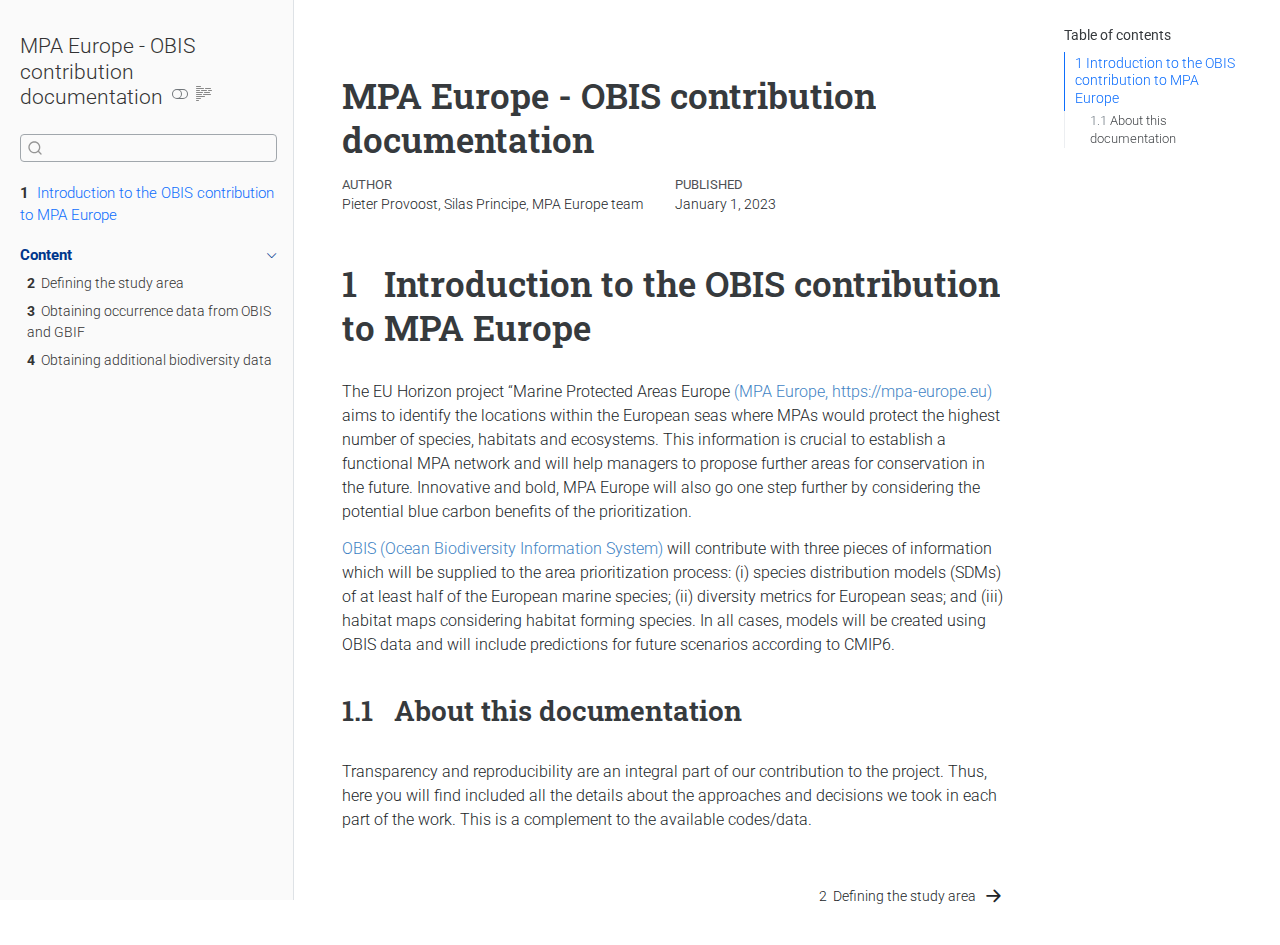
==== docs/index.html @ a15d6fa7 "New docs" ====
<!DOCTYPE html>
<html xmlns="http://www.w3.org/1999/xhtml" lang="en" xml:lang="en"><head>

<meta charset="utf-8">
<meta name="generator" content="quarto-1.3.353">

<meta name="viewport" content="width=device-width, initial-scale=1.0, user-scalable=yes">

<meta name="author" content="Pieter Provoost, Silas Principe, MPA Europe team">
<meta name="dcterms.date" content="2023-01-01">

<title>MPA Europe - OBIS contribution documentation</title>
<style>
code{white-space: pre-wrap;}
span.smallcaps{font-variant: small-caps;}
div.columns{display: flex; gap: min(4vw, 1.5em);}
div.column{flex: auto; overflow-x: auto;}
div.hanging-indent{margin-left: 1.5em; text-indent: -1.5em;}
ul.task-list{list-style: none;}
ul.task-list li input[type="checkbox"] {
  width: 0.8em;
  margin: 0 0.8em 0.2em -1em; /* quarto-specific, see https://github.com/quarto-dev/quarto-cli/issues/4556 */ 
  vertical-align: middle;
}
</style>


<script src="site_libs/quarto-nav/quarto-nav.js"></script>
<script src="site_libs/quarto-nav/headroom.min.js"></script>
<script src="site_libs/clipboard/clipboard.min.js"></script>
<script src="site_libs/quarto-search/autocomplete.umd.js"></script>
<script src="site_libs/quarto-search/fuse.min.js"></script>
<script src="site_libs/quarto-search/quarto-search.js"></script>
<meta name="quarto:offset" content="./">
<link href="./studyarea.html" rel="next">
<script src="site_libs/quarto-html/quarto.js"></script>
<script src="site_libs/quarto-html/popper.min.js"></script>
<script src="site_libs/quarto-html/tippy.umd.min.js"></script>
<script src="site_libs/quarto-html/anchor.min.js"></script>
<link href="site_libs/quarto-html/tippy.css" rel="stylesheet">
<link href="site_libs/quarto-html/quarto-syntax-highlighting.css" rel="stylesheet" class="quarto-color-scheme" id="quarto-text-highlighting-styles">
<link href="site_libs/quarto-html/quarto-syntax-highlighting-dark.css" rel="prefetch" class="quarto-color-scheme quarto-color-alternate" id="quarto-text-highlighting-styles">
<script src="site_libs/bootstrap/bootstrap.min.js"></script>
<link href="site_libs/bootstrap/bootstrap-icons.css" rel="stylesheet">
<link href="site_libs/bootstrap/bootstrap.min.css" rel="stylesheet" class="quarto-color-scheme" id="quarto-bootstrap" data-mode="light">
<link href="site_libs/bootstrap/bootstrap-dark.min.css" rel="prefetch" class="quarto-color-scheme quarto-color-alternate" id="quarto-bootstrap" data-mode="dark">
<link href="site_libs/quarto-contrib/bookup_fonts_embed-0.0/fonts-download.css" rel="stylesheet">
<script id="quarto-search-options" type="application/json">{
  "location": "sidebar",
  "copy-button": false,
  "collapse-after": 3,
  "panel-placement": "start",
  "type": "textbox",
  "limit": 20,
  "language": {
    "search-no-results-text": "No results",
    "search-matching-documents-text": "matching documents",
    "search-copy-link-title": "Copy link to search",
    "search-hide-matches-text": "Hide additional matches",
    "search-more-match-text": "more match in this document",
    "search-more-matches-text": "more matches in this document",
    "search-clear-button-title": "Clear",
    "search-detached-cancel-button-title": "Cancel",
    "search-submit-button-title": "Submit"
  }
}</script>


</head>

<body class="nav-sidebar docked">

<div id="quarto-search-results"></div>
  <header id="quarto-header" class="headroom fixed-top">
  <nav class="quarto-secondary-nav">
    <div class="container-fluid d-flex">
      <button type="button" class="quarto-btn-toggle btn" data-bs-toggle="collapse" data-bs-target="#quarto-sidebar,#quarto-sidebar-glass" aria-controls="quarto-sidebar" aria-expanded="false" aria-label="Toggle sidebar navigation" onclick="if (window.quartoToggleHeadroom) { window.quartoToggleHeadroom(); }">
        <i class="bi bi-layout-text-sidebar-reverse"></i>
      </button>
      <nav class="quarto-page-breadcrumbs" aria-label="breadcrumb"><ol class="breadcrumb"><li class="breadcrumb-item"><a href="./index.html"><span class="chapter-number">1</span>&nbsp; <span class="chapter-title">Introduction to the OBIS contribution to MPA Europe</span></a></li></ol></nav>
      <a class="flex-grow-1" role="button" data-bs-toggle="collapse" data-bs-target="#quarto-sidebar,#quarto-sidebar-glass" aria-controls="quarto-sidebar" aria-expanded="false" aria-label="Toggle sidebar navigation" onclick="if (window.quartoToggleHeadroom) { window.quartoToggleHeadroom(); }">      
      </a>
      <button type="button" class="btn quarto-search-button" aria-label="Search" onclick="window.quartoOpenSearch();">
        <i class="bi bi-search"></i>
      </button>
    </div>
  </nav>
</header>
<!-- content -->
<div id="quarto-content" class="quarto-container page-columns page-rows-contents page-layout-article">
<!-- sidebar -->
  <nav id="quarto-sidebar" class="sidebar collapse collapse-horizontal sidebar-navigation docked overflow-auto">
    <div class="pt-lg-2 mt-2 text-left sidebar-header">
    <div class="sidebar-title mb-0 py-0">
      <a href="./">MPA Europe - OBIS contribution documentation</a> 
        <div class="sidebar-tools-main">
  <a href="" class="quarto-color-scheme-toggle quarto-navigation-tool  px-1" onclick="window.quartoToggleColorScheme(); return false;" title="Toggle dark mode"><i class="bi"></i></a>
  <a href="" class="quarto-reader-toggle quarto-navigation-tool px-1" onclick="window.quartoToggleReader(); return false;" title="Toggle reader mode">
  <div class="quarto-reader-toggle-btn">
  <i class="bi"></i>
  </div>
</a>
</div>
    </div>
      </div>
        <div class="mt-2 flex-shrink-0 align-items-center">
        <div class="sidebar-search">
        <div id="quarto-search" class="" title="Search"></div>
        </div>
        </div>
    <div class="sidebar-menu-container"> 
    <ul class="list-unstyled mt-1">
        <li class="sidebar-item">
  <div class="sidebar-item-container"> 
  <a href="./index.html" class="sidebar-item-text sidebar-link active">
 <span class="menu-text"><span class="chapter-number">1</span>&nbsp; <span class="chapter-title">Introduction to the OBIS contribution to MPA Europe</span></span></a>
  </div>
</li>
        <li class="sidebar-item sidebar-item-section">
      <div class="sidebar-item-container"> 
            <a class="sidebar-item-text sidebar-link text-start" data-bs-toggle="collapse" data-bs-target="#quarto-sidebar-section-1" aria-expanded="true">
 <span class="menu-text">Content</span></a>
          <a class="sidebar-item-toggle text-start" data-bs-toggle="collapse" data-bs-target="#quarto-sidebar-section-1" aria-expanded="true" aria-label="Toggle section">
            <i class="bi bi-chevron-right ms-2"></i>
          </a> 
      </div>
      <ul id="quarto-sidebar-section-1" class="collapse list-unstyled sidebar-section depth1 show">  
          <li class="sidebar-item">
  <div class="sidebar-item-container"> 
  <a href="./studyarea.html" class="sidebar-item-text sidebar-link">
 <span class="menu-text"><span class="chapter-number">2</span>&nbsp; <span class="chapter-title">Defining the study area</span></span></a>
  </div>
</li>
          <li class="sidebar-item">
  <div class="sidebar-item-container"> 
  <a href="./datadownload.html" class="sidebar-item-text sidebar-link">
 <span class="menu-text"><span class="chapter-number">3</span>&nbsp; <span class="chapter-title">Obtaining occurrence data from OBIS and GBIF</span></span></a>
  </div>
</li>
          <li class="sidebar-item">
  <div class="sidebar-item-container"> 
  <a href="./datamining.html" class="sidebar-item-text sidebar-link">
 <span class="menu-text"><span class="chapter-number">4</span>&nbsp; <span class="chapter-title">Obtaining additional biodiversity data</span></span></a>
  </div>
</li>
      </ul>
  </li>
    </ul>
    </div>
</nav>
<div id="quarto-sidebar-glass" data-bs-toggle="collapse" data-bs-target="#quarto-sidebar,#quarto-sidebar-glass"></div>
<!-- margin-sidebar -->
    <div id="quarto-margin-sidebar" class="sidebar margin-sidebar">
        <nav id="TOC" role="doc-toc" class="toc-active">
    <h2 id="toc-title">Table of contents</h2>
   
  <ul>
  <li><a href="#introduction-to-the-obis-contribution-to-mpa-europe" id="toc-introduction-to-the-obis-contribution-to-mpa-europe" class="nav-link active" data-scroll-target="#introduction-to-the-obis-contribution-to-mpa-europe"><span class="header-section-number">1</span> Introduction to the OBIS contribution to MPA Europe</a>
  <ul class="collapse">
  <li><a href="#about-this-documentation" id="toc-about-this-documentation" class="nav-link" data-scroll-target="#about-this-documentation"><span class="header-section-number">1.1</span> About this documentation</a></li>
  </ul></li>
  </ul>
</nav>
    </div>
<!-- main -->
<main class="content" id="quarto-document-content">

<header id="title-block-header" class="quarto-title-block default">
<div class="quarto-title">
<h1 class="title">MPA Europe - OBIS contribution documentation</h1>
</div>



<div class="quarto-title-meta">

    <div>
    <div class="quarto-title-meta-heading">Author</div>
    <div class="quarto-title-meta-contents">
             <p>Pieter Provoost, Silas Principe, MPA Europe team </p>
          </div>
  </div>
    
    <div>
    <div class="quarto-title-meta-heading">Published</div>
    <div class="quarto-title-meta-contents">
      <p class="date">January 1, 2023</p>
    </div>
  </div>
  
    
  </div>
  

</header>

<section id="introduction-to-the-obis-contribution-to-mpa-europe" class="level1" data-number="1">
<h1 data-number="1"><span class="header-section-number">1</span> Introduction to the OBIS contribution to MPA Europe</h1>
<p>The EU Horizon project “Marine Protected Areas Europe <a href="https://mpa-europe.eu">(MPA Europe, https://mpa-europe.eu)</a> aims to identify the locations within the European seas where MPAs would protect the highest number of species, habitats and ecosystems. This information is crucial to establish a functional MPA network and will help managers to propose further areas for conservation in the future. Innovative and bold, MPA Europe will also go one step further by considering the potential blue carbon benefits of the prioritization.</p>
<p><a href="https://obis.org/">OBIS (Ocean Biodiversity Information System)</a> will contribute with three pieces of information which will be supplied to the area prioritization process: (i) species distribution models (SDMs) of at least half of the European marine species; (ii) diversity metrics for European seas; and (iii) habitat maps considering habitat forming species. In all cases, models will be created using OBIS data and will include predictions for future scenarios according to CMIP6.</p>
<section id="about-this-documentation" class="level2" data-number="1.1">
<h2 data-number="1.1" class="anchored" data-anchor-id="about-this-documentation"><span class="header-section-number">1.1</span> About this documentation</h2>
<p>Transparency and reproducibility are an integral part of our contribution to the project. Thus, here you will find included all the details about the approaches and decisions we took in each part of the work. This is a complement to the available codes/data.</p>


</section>
</section>

</main> <!-- /main -->
<script id="quarto-html-after-body" type="application/javascript">
window.document.addEventListener("DOMContentLoaded", function (event) {
  const toggleBodyColorMode = (bsSheetEl) => {
    const mode = bsSheetEl.getAttribute("data-mode");
    const bodyEl = window.document.querySelector("body");
    if (mode === "dark") {
      bodyEl.classList.add("quarto-dark");
      bodyEl.classList.remove("quarto-light");
    } else {
      bodyEl.classList.add("quarto-light");
      bodyEl.classList.remove("quarto-dark");
    }
  }
  const toggleBodyColorPrimary = () => {
    const bsSheetEl = window.document.querySelector("link#quarto-bootstrap");
    if (bsSheetEl) {
      toggleBodyColorMode(bsSheetEl);
    }
  }
  toggleBodyColorPrimary();  
  const disableStylesheet = (stylesheets) => {
    for (let i=0; i < stylesheets.length; i++) {
      const stylesheet = stylesheets[i];
      stylesheet.rel = 'prefetch';
    }
  }
  const enableStylesheet = (stylesheets) => {
    for (let i=0; i < stylesheets.length; i++) {
      const stylesheet = stylesheets[i];
      stylesheet.rel = 'stylesheet';
    }
  }
  const manageTransitions = (selector, allowTransitions) => {
    const els = window.document.querySelectorAll(selector);
    for (let i=0; i < els.length; i++) {
      const el = els[i];
      if (allowTransitions) {
        el.classList.remove('notransition');
      } else {
        el.classList.add('notransition');
      }
    }
  }
  const toggleColorMode = (alternate) => {
    // Switch the stylesheets
    const alternateStylesheets = window.document.querySelectorAll('link.quarto-color-scheme.quarto-color-alternate');
    manageTransitions('#quarto-margin-sidebar .nav-link', false);
    if (alternate) {
      enableStylesheet(alternateStylesheets);
      for (const sheetNode of alternateStylesheets) {
        if (sheetNode.id === "quarto-bootstrap") {
          toggleBodyColorMode(sheetNode);
        }
      }
    } else {
      disableStylesheet(alternateStylesheets);
      toggleBodyColorPrimary();
    }
    manageTransitions('#quarto-margin-sidebar .nav-link', true);
    // Switch the toggles
    const toggles = window.document.querySelectorAll('.quarto-color-scheme-toggle');
    for (let i=0; i < toggles.length; i++) {
      const toggle = toggles[i];
      if (toggle) {
        if (alternate) {
          toggle.classList.add("alternate");     
        } else {
          toggle.classList.remove("alternate");
        }
      }
    }
    // Hack to workaround the fact that safari doesn't
    // properly recolor the scrollbar when toggling (#1455)
    if (navigator.userAgent.indexOf('Safari') > 0 && navigator.userAgent.indexOf('Chrome') == -1) {
      manageTransitions("body", false);
      window.scrollTo(0, 1);
      setTimeout(() => {
        window.scrollTo(0, 0);
        manageTransitions("body", true);
      }, 40);  
    }
  }
  const isFileUrl = () => { 
    return window.location.protocol === 'file:';
  }
  const hasAlternateSentinel = () => {  
    let styleSentinel = getColorSchemeSentinel();
    if (styleSentinel !== null) {
      return styleSentinel === "alternate";
    } else {
      return false;
    }
  }
  const setStyleSentinel = (alternate) => {
    const value = alternate ? "alternate" : "default";
    if (!isFileUrl()) {
      window.localStorage.setItem("quarto-color-scheme", value);
    } else {
      localAlternateSentinel = value;
    }
  }
  const getColorSchemeSentinel = () => {
    if (!isFileUrl()) {
      const storageValue = window.localStorage.getItem("quarto-color-scheme");
      return storageValue != null ? storageValue : localAlternateSentinel;
    } else {
      return localAlternateSentinel;
    }
  }
  let localAlternateSentinel = 'default';
  // Dark / light mode switch
  window.quartoToggleColorScheme = () => {
    // Read the current dark / light value 
    let toAlternate = !hasAlternateSentinel();
    toggleColorMode(toAlternate);
    setStyleSentinel(toAlternate);
  };
  // Ensure there is a toggle, if there isn't float one in the top right
  if (window.document.querySelector('.quarto-color-scheme-toggle') === null) {
    const a = window.document.createElement('a');
    a.classList.add('top-right');
    a.classList.add('quarto-color-scheme-toggle');
    a.href = "";
    a.onclick = function() { try { window.quartoToggleColorScheme(); } catch {} return false; };
    const i = window.document.createElement("i");
    i.classList.add('bi');
    a.appendChild(i);
    window.document.body.appendChild(a);
  }
  // Switch to dark mode if need be
  if (hasAlternateSentinel()) {
    toggleColorMode(true);
  } else {
    toggleColorMode(false);
  }
  const icon = "";
  const anchorJS = new window.AnchorJS();
  anchorJS.options = {
    placement: 'right',
    icon: icon
  };
  anchorJS.add('.anchored');
  const isCodeAnnotation = (el) => {
    for (const clz of el.classList) {
      if (clz.startsWith('code-annotation-')) {                     
        return true;
      }
    }
    return false;
  }
  const clipboard = new window.ClipboardJS('.code-copy-button', {
    text: function(trigger) {
      const codeEl = trigger.previousElementSibling.cloneNode(true);
      for (const childEl of codeEl.children) {
        if (isCodeAnnotation(childEl)) {
          childEl.remove();
        }
      }
      return codeEl.innerText;
    }
  });
  clipboard.on('success', function(e) {
    // button target
    const button = e.trigger;
    // don't keep focus
    button.blur();
    // flash "checked"
    button.classList.add('code-copy-button-checked');
    var currentTitle = button.getAttribute("title");
    button.setAttribute("title", "Copied!");
    let tooltip;
    if (window.bootstrap) {
      button.setAttribute("data-bs-toggle", "tooltip");
      button.setAttribute("data-bs-placement", "left");
      button.setAttribute("data-bs-title", "Copied!");
      tooltip = new bootstrap.Tooltip(button, 
        { trigger: "manual", 
          customClass: "code-copy-button-tooltip",
          offset: [0, -8]});
      tooltip.show();    
    }
    setTimeout(function() {
      if (tooltip) {
        tooltip.hide();
        button.removeAttribute("data-bs-title");
        button.removeAttribute("data-bs-toggle");
        button.removeAttribute("data-bs-placement");
      }
      button.setAttribute("title", currentTitle);
      button.classList.remove('code-copy-button-checked');
    }, 1000);
    // clear code selection
    e.clearSelection();
  });
  function tippyHover(el, contentFn) {
    const config = {
      allowHTML: true,
      content: contentFn,
      maxWidth: 500,
      delay: 100,
      arrow: false,
      appendTo: function(el) {
          return el.parentElement;
      },
      interactive: true,
      interactiveBorder: 10,
      theme: 'quarto',
      placement: 'bottom-start'
    };
    window.tippy(el, config); 
  }
  const noterefs = window.document.querySelectorAll('a[role="doc-noteref"]');
  for (var i=0; i<noterefs.length; i++) {
    const ref = noterefs[i];
    tippyHover(ref, function() {
      // use id or data attribute instead here
      let href = ref.getAttribute('data-footnote-href') || ref.getAttribute('href');
      try { href = new URL(href).hash; } catch {}
      const id = href.replace(/^#\/?/, "");
      const note = window.document.getElementById(id);
      return note.innerHTML;
    });
  }
      let selectedAnnoteEl;
      const selectorForAnnotation = ( cell, annotation) => {
        let cellAttr = 'data-code-cell="' + cell + '"';
        let lineAttr = 'data-code-annotation="' +  annotation + '"';
        const selector = 'span[' + cellAttr + '][' + lineAttr + ']';
        return selector;
      }
      const selectCodeLines = (annoteEl) => {
        const doc = window.document;
        const targetCell = annoteEl.getAttribute("data-target-cell");
        const targetAnnotation = annoteEl.getAttribute("data-target-annotation");
        const annoteSpan = window.document.querySelector(selectorForAnnotation(targetCell, targetAnnotation));
        const lines = annoteSpan.getAttribute("data-code-lines").split(",");
        const lineIds = lines.map((line) => {
          return targetCell + "-" + line;
        })
        let top = null;
        let height = null;
        let parent = null;
        if (lineIds.length > 0) {
            //compute the position of the single el (top and bottom and make a div)
            const el = window.document.getElementById(lineIds[0]);
            top = el.offsetTop;
            height = el.offsetHeight;
            parent = el.parentElement.parentElement;
          if (lineIds.length > 1) {
            const lastEl = window.document.getElementById(lineIds[lineIds.length - 1]);
            const bottom = lastEl.offsetTop + lastEl.offsetHeight;
            height = bottom - top;
          }
          if (top !== null && height !== null && parent !== null) {
            // cook up a div (if necessary) and position it 
            let div = window.document.getElementById("code-annotation-line-highlight");
            if (div === null) {
              div = window.document.createElement("div");
              div.setAttribute("id", "code-annotation-line-highlight");
              div.style.position = 'absolute';
              parent.appendChild(div);
            }
            div.style.top = top - 2 + "px";
            div.style.height = height + 4 + "px";
            let gutterDiv = window.document.getElementById("code-annotation-line-highlight-gutter");
            if (gutterDiv === null) {
              gutterDiv = window.document.createElement("div");
              gutterDiv.setAttribute("id", "code-annotation-line-highlight-gutter");
              gutterDiv.style.position = 'absolute';
              const codeCell = window.document.getElementById(targetCell);
              const gutter = codeCell.querySelector('.code-annotation-gutter');
              gutter.appendChild(gutterDiv);
            }
            gutterDiv.style.top = top - 2 + "px";
            gutterDiv.style.height = height + 4 + "px";
          }
          selectedAnnoteEl = annoteEl;
        }
      };
      const unselectCodeLines = () => {
        const elementsIds = ["code-annotation-line-highlight", "code-annotation-line-highlight-gutter"];
        elementsIds.forEach((elId) => {
          const div = window.document.getElementById(elId);
          if (div) {
            div.remove();
          }
        });
        selectedAnnoteEl = undefined;
      };
      // Attach click handler to the DT
      const annoteDls = window.document.querySelectorAll('dt[data-target-cell]');
      for (const annoteDlNode of annoteDls) {
        annoteDlNode.addEventListener('click', (event) => {
          const clickedEl = event.target;
          if (clickedEl !== selectedAnnoteEl) {
            unselectCodeLines();
            const activeEl = window.document.querySelector('dt[data-target-cell].code-annotation-active');
            if (activeEl) {
              activeEl.classList.remove('code-annotation-active');
            }
            selectCodeLines(clickedEl);
            clickedEl.classList.add('code-annotation-active');
          } else {
            // Unselect the line
            unselectCodeLines();
            clickedEl.classList.remove('code-annotation-active');
          }
        });
      }
  const findCites = (el) => {
    const parentEl = el.parentElement;
    if (parentEl) {
      const cites = parentEl.dataset.cites;
      if (cites) {
        return {
          el,
          cites: cites.split(' ')
        };
      } else {
        return findCites(el.parentElement)
      }
    } else {
      return undefined;
    }
  };
  var bibliorefs = window.document.querySelectorAll('a[role="doc-biblioref"]');
  for (var i=0; i<bibliorefs.length; i++) {
    const ref = bibliorefs[i];
    const citeInfo = findCites(ref);
    if (citeInfo) {
      tippyHover(citeInfo.el, function() {
        var popup = window.document.createElement('div');
        citeInfo.cites.forEach(function(cite) {
          var citeDiv = window.document.createElement('div');
          citeDiv.classList.add('hanging-indent');
          citeDiv.classList.add('csl-entry');
          var biblioDiv = window.document.getElementById('ref-' + cite);
          if (biblioDiv) {
            citeDiv.innerHTML = biblioDiv.innerHTML;
          }
          popup.appendChild(citeDiv);
        });
        return popup.innerHTML;
      });
    }
  }
});
</script>
<nav class="page-navigation">
  <div class="nav-page nav-page-previous">
  </div>
  <div class="nav-page nav-page-next">
      <a href="./studyarea.html" class="pagination-link">
        <span class="nav-page-text"><span class="chapter-number">2</span>&nbsp; <span class="chapter-title">Defining the study area</span></span> <i class="bi bi-arrow-right-short"></i>
      </a>
  </div>
</nav>
</div> <!-- /content -->



</body></html>
---- docs/site_libs/quarto-html/tippy.css ----
.tippy-box[data-animation=fade][data-state=hidden]{opacity:0}[data-tippy-root]{max-width:calc(100vw - 10px)}.tippy-box{position:relative;background-color:#333;color:#fff;border-radius:4px;font-size:14px;line-height:1.4;white-space:normal;outline:0;transition-property:transform,visibility,opacity}.tippy-box[data-placement^=top]>.tippy-arrow{bottom:0}.tippy-box[data-placement^=top]>.tippy-arrow:before{bottom:-7px;left:0;border-width:8px 8px 0;border-top-color:initial;transform-origin:center top}.tippy-box[data-placement^=bottom]>.tippy-arrow{top:0}.tippy-box[data-placement^=bottom]>.tippy-arrow:before{top:-7px;left:0;border-width:0 8px 8px;border-bottom-color:initial;transform-origin:center bottom}.tippy-box[data-placement^=left]>.tippy-arrow{right:0}.tippy-box[data-placement^=left]>.tippy-arrow:before{border-width:8px 0 8px 8px;border-left-color:initial;right:-7px;transform-origin:center left}.tippy-box[data-placement^=right]>.tippy-arrow{left:0}.tippy-box[data-placement^=right]>.tippy-arrow:before{left:-7px;border-width:8px 8px 8px 0;border-right-color:initial;transform-origin:center right}.tippy-box[data-inertia][data-state=visible]{transition-timing-function:cubic-bezier(.54,1.5,.38,1.11)}.tippy-arrow{width:16px;height:16px;color:#333}.tippy-arrow:before{content:"";position:absolute;border-color:transparent;border-style:solid}.tippy-content{position:relative;padding:5px 9px;z-index:1}
---- docs/site_libs/quarto-html/quarto-syntax-highlighting.css ----
/* quarto syntax highlight colors */
:root {
  --quarto-hl-ot-color: #003B4F;
  --quarto-hl-at-color: #657422;
  --quarto-hl-ss-color: #20794D;
  --quarto-hl-an-color: #5E5E5E;
  --quarto-hl-fu-color: #4758AB;
  --quarto-hl-st-color: #20794D;
  --quarto-hl-cf-color: #003B4F;
  --quarto-hl-op-color: #5E5E5E;
  --quarto-hl-er-color: #AD0000;
  --quarto-hl-bn-color: #AD0000;
  --quarto-hl-al-color: #AD0000;
  --quarto-hl-va-color: #111111;
  --quarto-hl-bu-color: inherit;
  --quarto-hl-ex-color: inherit;
  --quarto-hl-pp-color: #AD0000;
  --quarto-hl-in-color: #5E5E5E;
  --quarto-hl-vs-color: #20794D;
  --quarto-hl-wa-color: #5E5E5E;
  --quarto-hl-do-color: #5E5E5E;
  --quarto-hl-im-color: #00769E;
  --quarto-hl-ch-color: #20794D;
  --quarto-hl-dt-color: #AD0000;
  --quarto-hl-fl-color: #AD0000;
  --quarto-hl-co-color: #5E5E5E;
  --quarto-hl-cv-color: #5E5E5E;
  --quarto-hl-cn-color: #8f5902;
  --quarto-hl-sc-color: #5E5E5E;
  --quarto-hl-dv-color: #AD0000;
  --quarto-hl-kw-color: #003B4F;
}

/* other quarto variables */
:root {
  --quarto-font-monospace: "Fira Mono", "Menlo", "Andale Mono", monospace;
}

pre > code.sourceCode > span {
  color: #003B4F;
}

code span {
  color: #003B4F;
}

code.sourceCode > span {
  color: #003B4F;
}

div.sourceCode,
div.sourceCode pre.sourceCode {
  color: #003B4F;
}

code span.ot {
  color: #003B4F;
  font-style: inherit;
}

code span.at {
  color: #657422;
  font-style: inherit;
}

code span.ss {
  color: #20794D;
  font-style: inherit;
}

code span.an {
  color: #5E5E5E;
  font-style: inherit;
}

code span.fu {
  color: #4758AB;
  font-style: inherit;
}

code span.st {
  color: #20794D;
  font-style: inherit;
}

code span.cf {
  color: #003B4F;
  font-style: inherit;
}

code span.op {
  color: #5E5E5E;
  font-style: inherit;
}

code span.er {
  color: #AD0000;
  font-style: inherit;
}

code span.bn {
  color: #AD0000;
  font-style: inherit;
}

code span.al {
  color: #AD0000;
  font-style: inherit;
}

code span.va {
  color: #111111;
  font-style: inherit;
}

code span.bu {
  font-style: inherit;
}

code span.ex {
  font-style: inherit;
}

code span.pp {
  color: #AD0000;
  font-style: inherit;
}

code span.in {
  color: #5E5E5E;
  font-style: inherit;
}

code span.vs {
  color: #20794D;
  font-style: inherit;
}

code span.wa {
  color: #5E5E5E;
  font-style: italic;
}

code span.do {
  color: #5E5E5E;
  font-style: italic;
}

code span.im {
  color: #00769E;
  font-style: inherit;
}

code span.ch {
  color: #20794D;
  font-style: inherit;
}

code span.dt {
  color: #AD0000;
  font-style: inherit;
}

code span.fl {
  color: #AD0000;
  font-style: inherit;
}

code span.co {
  color: #5E5E5E;
  font-style: inherit;
}

code span.cv {
  color: #5E5E5E;
  font-style: italic;
}

code span.cn {
  color: #8f5902;
  font-style: inherit;
}

code span.sc {
  color: #5E5E5E;
  font-style: inherit;
}

code span.dv {
  color: #AD0000;
  font-style: inherit;
}

code span.kw {
  color: #003B4F;
  font-style: inherit;
}

.prevent-inlining {
  content: "</";
}

/*# sourceMappingURL=debc5d5d77c3f9108843748ff7464032.css.map */
---- docs/site_libs/quarto-html/quarto-syntax-highlighting-dark.css ----
/* quarto syntax highlight colors */
:root {
  --quarto-hl-al-color: #f07178;
  --quarto-hl-an-color: #d4d0ab;
  --quarto-hl-at-color: #00e0e0;
  --quarto-hl-bn-color: #d4d0ab;
  --quarto-hl-bu-color: #abe338;
  --quarto-hl-ch-color: #abe338;
  --quarto-hl-co-color: #f8f8f2;
  --quarto-hl-cv-color: #ffd700;
  --quarto-hl-cn-color: #ffd700;
  --quarto-hl-cf-color: #ffa07a;
  --quarto-hl-dt-color: #ffa07a;
  --quarto-hl-dv-color: #d4d0ab;
  --quarto-hl-do-color: #f8f8f2;
  --quarto-hl-er-color: #f07178;
  --quarto-hl-ex-color: #00e0e0;
  --quarto-hl-fl-color: #d4d0ab;
  --quarto-hl-fu-color: #ffa07a;
  --quarto-hl-im-color: #abe338;
  --quarto-hl-in-color: #d4d0ab;
  --quarto-hl-kw-color: #ffa07a;
  --quarto-hl-op-color: #ffa07a;
  --quarto-hl-ot-color: #00e0e0;
  --quarto-hl-pp-color: #dcc6e0;
  --quarto-hl-re-color: #00e0e0;
  --quarto-hl-sc-color: #abe338;
  --quarto-hl-ss-color: #abe338;
  --quarto-hl-st-color: #abe338;
  --quarto-hl-va-color: #00e0e0;
  --quarto-hl-vs-color: #abe338;
  --quarto-hl-wa-color: #dcc6e0;
}

/* other quarto variables */
:root {
  --quarto-font-monospace: "Fira Mono", "Menlo", "Andale Mono", monospace;
}

code span.al {
  background-color: #2a0f15;
  font-weight: bold;
  color: #f07178;
}

code span.an {
  color: #d4d0ab;
}

code span.at {
  color: #00e0e0;
}

code span.bn {
  color: #d4d0ab;
}

code span.bu {
  color: #abe338;
}

code span.ch {
  color: #abe338;
}

code span.co {
  font-style: italic;
  color: #f8f8f2;
}

code span.cv {
  color: #ffd700;
}

code span.cn {
  color: #ffd700;
}

code span.cf {
  font-weight: bold;
  color: #ffa07a;
}

code span.dt {
  color: #ffa07a;
}

code span.dv {
  color: #d4d0ab;
}

code span.do {
  color: #f8f8f2;
}

code span.er {
  color: #f07178;
  text-decoration: underline;
}

code span.ex {
  font-weight: bold;
  color: #00e0e0;
}

code span.fl {
  color: #d4d0ab;
}

code span.fu {
  color: #ffa07a;
}

code span.im {
  color: #abe338;
}

code span.in {
  color: #d4d0ab;
}

code span.kw {
  font-weight: bold;
  color: #ffa07a;
}

pre > code.sourceCode > span {
  color: #f8f8f2;
}

code span {
  color: #f8f8f2;
}

code.sourceCode > span {
  color: #f8f8f2;
}

div.sourceCode,
div.sourceCode pre.sourceCode {
  color: #f8f8f2;
}

code span.op {
  color: #ffa07a;
}

code span.ot {
  color: #00e0e0;
}

code span.pp {
  color: #dcc6e0;
}

code span.re {
  background-color: #f8f8f2;
  color: #00e0e0;
}

code span.sc {
  color: #abe338;
}

code span.ss {
  color: #abe338;
}

code span.st {
  color: #abe338;
}

code span.va {
  color: #00e0e0;
}

code span.vs {
  color: #abe338;
}

code span.wa {
  color: #dcc6e0;
}

.prevent-inlining {
  content: "</";
}

/*# sourceMappingURL=935a306eefa94366c21e1a970dddb765.css.map */
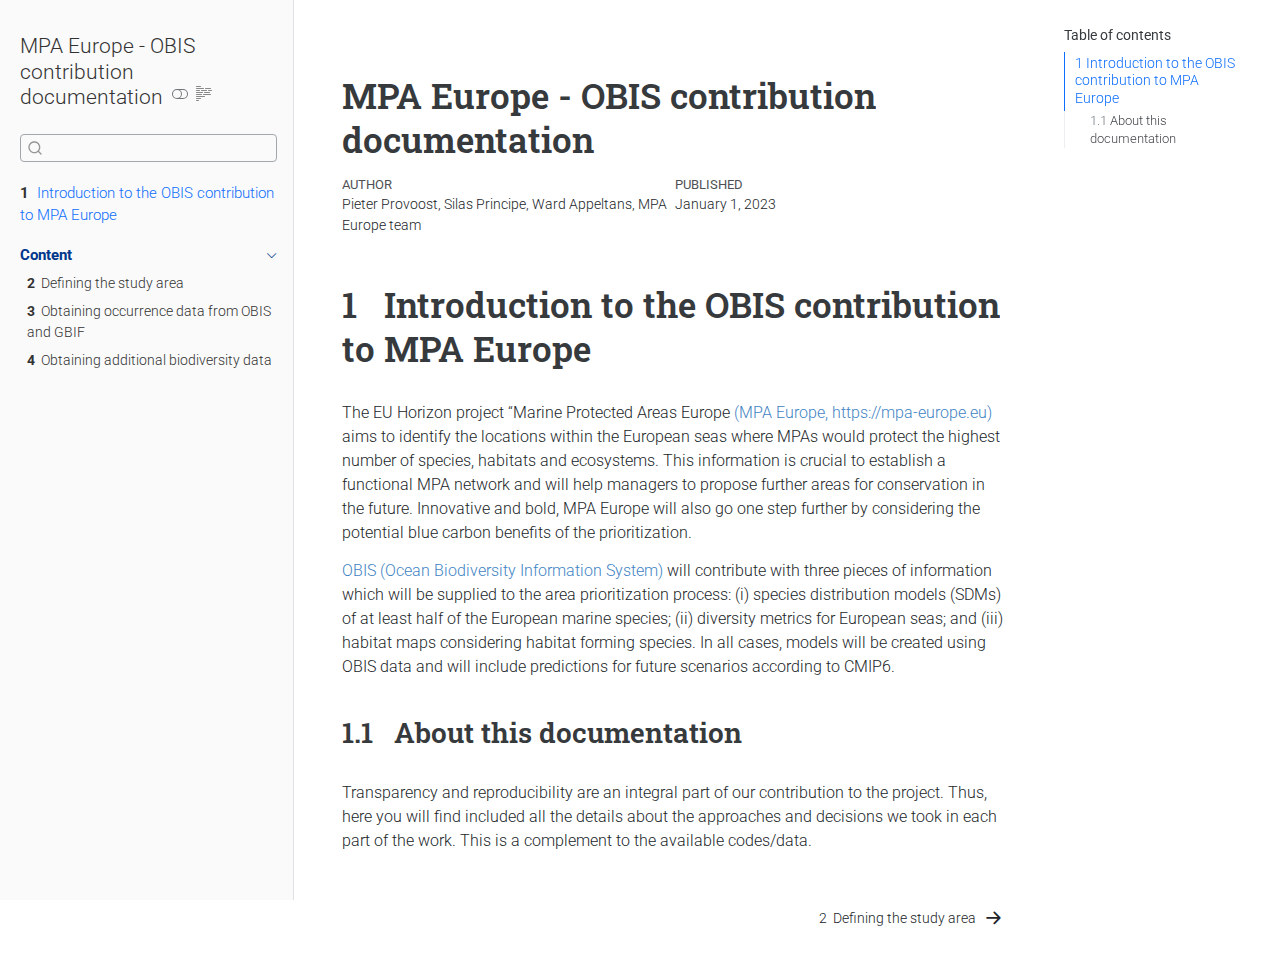
==== commit 70c3e60c: "Updated author list" ====
--- a/docs/index.html
+++ b/docs/index.html
@@ -6,7 +6,7 @@
 
 <meta name="viewport" content="width=device-width, initial-scale=1.0, user-scalable=yes">
 
-<meta name="author" content="Pieter Provoost, Silas Principe, MPA Europe team">
+<meta name="author" content="Pieter Provoost, Silas Principe, Ward Appeltans, MPA Europe team">
 <meta name="dcterms.date" content="2023-01-01">
 
 <title>MPA Europe - OBIS contribution documentation</title>
@@ -177,7 +177,7 @@
     <div>
     <div class="quarto-title-meta-heading">Author</div>
     <div class="quarto-title-meta-contents">
-             <p>Pieter Provoost, Silas Principe, MPA Europe team </p>
+             <p>Pieter Provoost, Silas Principe, Ward Appeltans, MPA Europe team </p>
           </div>
   </div>
     
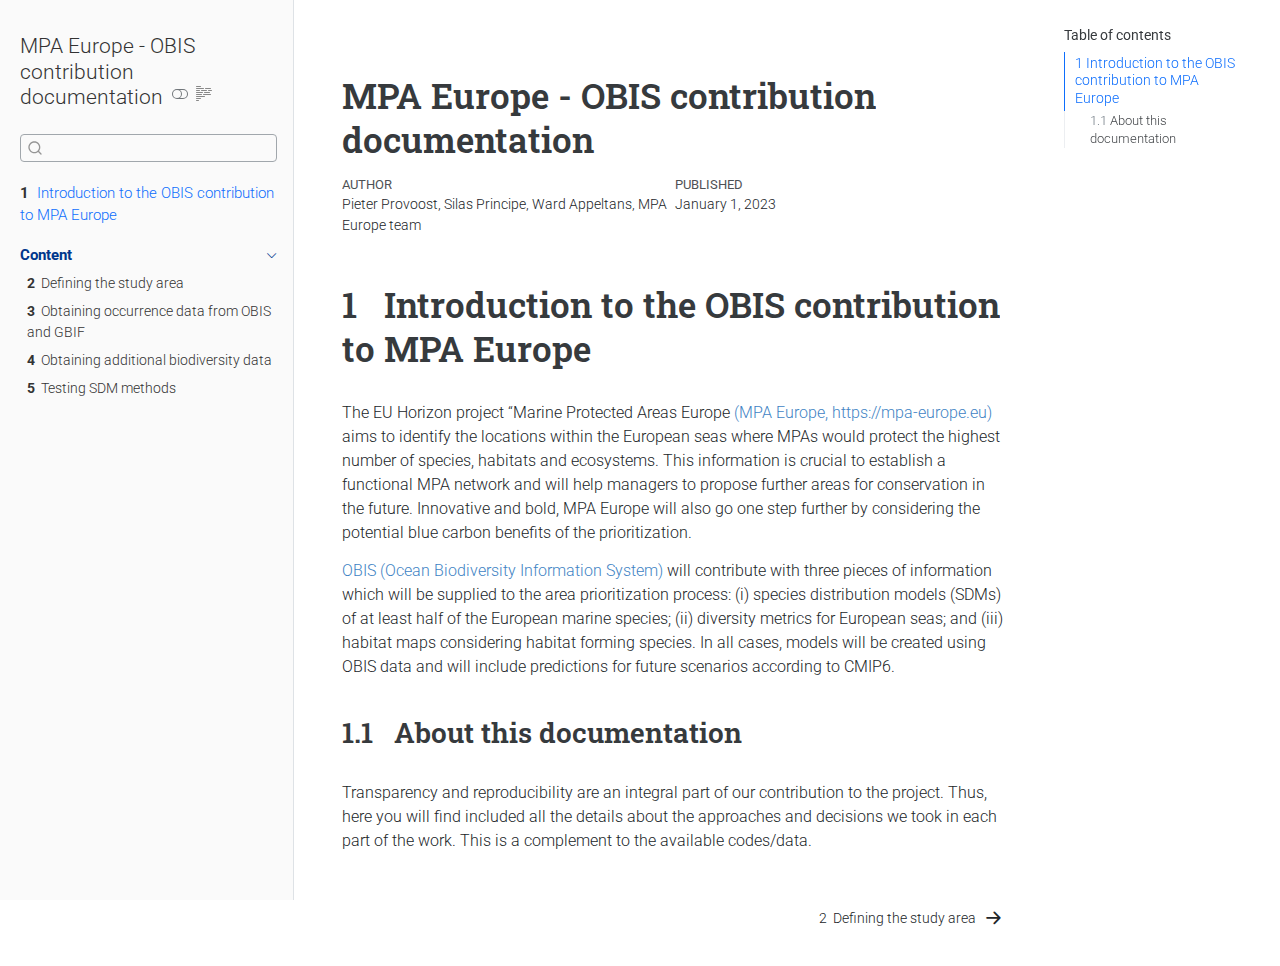
==== commit adddef01: "Updated version" ====
--- a/docs/index.html
+++ b/docs/index.html
@@ -2,7 +2,7 @@
 <html xmlns="http://www.w3.org/1999/xhtml" lang="en" xml:lang="en"><head>
 
 <meta charset="utf-8">
-<meta name="generator" content="quarto-1.3.353">
+<meta name="generator" content="quarto-1.3.450">
 
 <meta name="viewport" content="width=device-width, initial-scale=1.0, user-scalable=yes">
 
@@ -61,7 +61,8 @@
     "search-more-matches-text": "more matches in this document",
     "search-clear-button-title": "Clear",
     "search-detached-cancel-button-title": "Cancel",
-    "search-submit-button-title": "Submit"
+    "search-submit-button-title": "Submit",
+    "search-label": "Search"
   }
 }</script>
 
@@ -80,7 +81,7 @@
       <nav class="quarto-page-breadcrumbs" aria-label="breadcrumb"><ol class="breadcrumb"><li class="breadcrumb-item"><a href="./index.html"><span class="chapter-number">1</span>&nbsp; <span class="chapter-title">Introduction to the OBIS contribution to MPA Europe</span></a></li></ol></nav>
       <a class="flex-grow-1" role="button" data-bs-toggle="collapse" data-bs-target="#quarto-sidebar,#quarto-sidebar-glass" aria-controls="quarto-sidebar" aria-expanded="false" aria-label="Toggle sidebar navigation" onclick="if (window.quartoToggleHeadroom) { window.quartoToggleHeadroom(); }">      
       </a>
-      <button type="button" class="btn quarto-search-button" aria-label="Search" onclick="window.quartoOpenSearch();">
+      <button type="button" class="btn quarto-search-button" aria-label="" onclick="window.quartoOpenSearch();">
         <i class="bi bi-search"></i>
       </button>
     </div>
@@ -141,6 +142,12 @@
   <div class="sidebar-item-container"> 
   <a href="./datamining.html" class="sidebar-item-text sidebar-link">
  <span class="menu-text"><span class="chapter-number">4</span>&nbsp; <span class="chapter-title">Obtaining additional biodiversity data</span></span></a>
+  </div>
+</li>
+          <li class="sidebar-item">
+  <div class="sidebar-item-container"> 
+  <a href="./methods-testing.html" class="sidebar-item-text sidebar-link">
+ <span class="menu-text"><span class="chapter-number">5</span>&nbsp; <span class="chapter-title">Testing SDM methods</span></span></a>
   </div>
 </li>
       </ul>
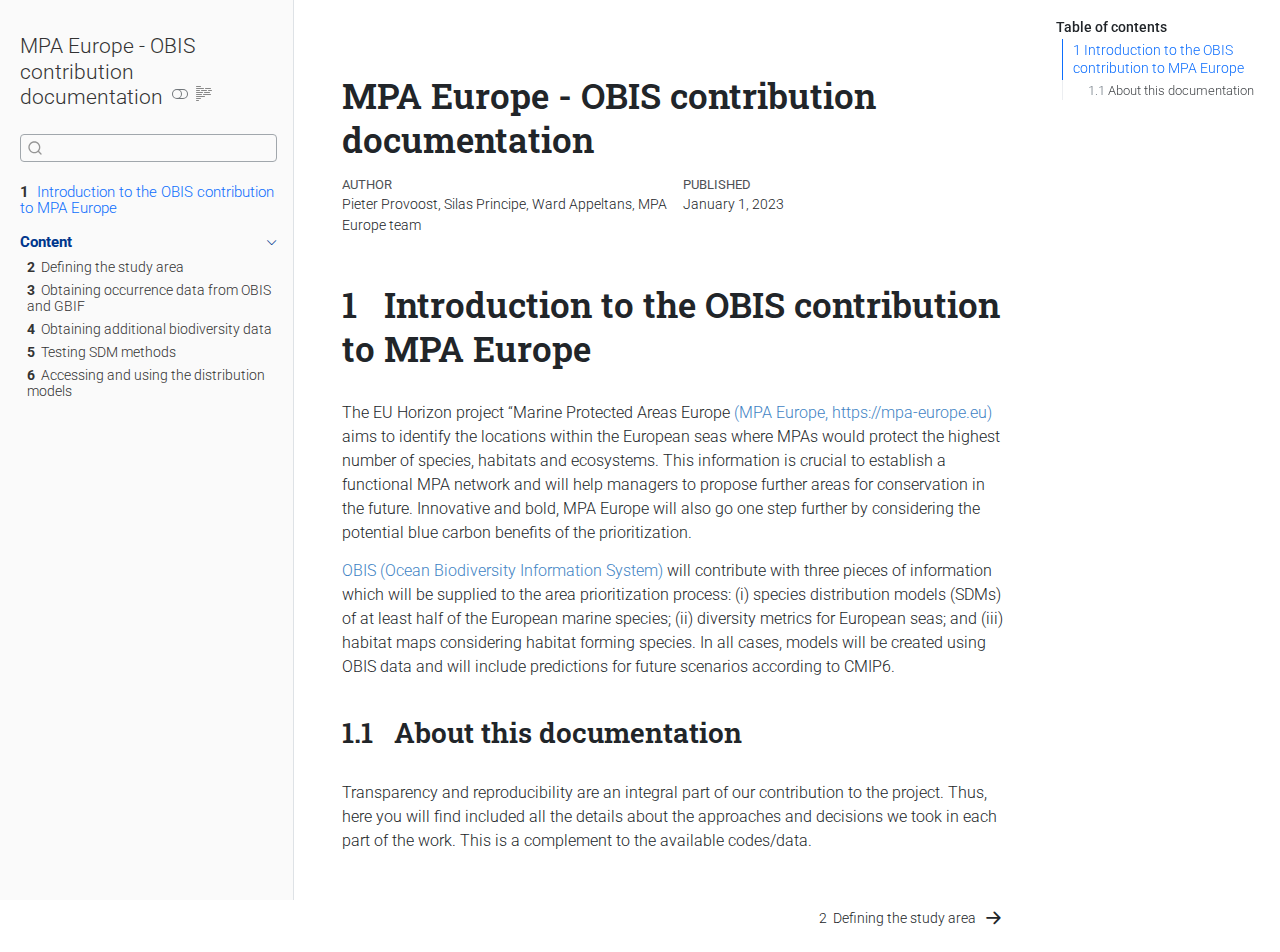
==== commit 69e5b72f: "Data access" ====
--- a/docs/index.html
+++ b/docs/index.html
@@ -2,7 +2,7 @@
 <html xmlns="http://www.w3.org/1999/xhtml" lang="en" xml:lang="en"><head>
 
 <meta charset="utf-8">
-<meta name="generator" content="quarto-1.3.450">
+<meta name="generator" content="quarto-1.5.52">
 
 <meta name="viewport" content="width=device-width, initial-scale=1.0, user-scalable=yes">
 
@@ -51,7 +51,13 @@
   "collapse-after": 3,
   "panel-placement": "start",
   "type": "textbox",
-  "limit": 20,
+  "limit": 50,
+  "keyboard-shortcut": [
+    "f",
+    "/",
+    "s"
+  ],
+  "show-item-context": false,
   "language": {
     "search-no-results-text": "No results",
     "search-matching-documents-text": "matching documents",
@@ -60,6 +66,7 @@
     "search-more-match-text": "more match in this document",
     "search-more-matches-text": "more matches in this document",
     "search-clear-button-title": "Clear",
+    "search-text-placeholder": "",
     "search-detached-cancel-button-title": "Cancel",
     "search-submit-button-title": "Submit",
     "search-label": "Search"
@@ -75,13 +82,13 @@
   <header id="quarto-header" class="headroom fixed-top">
   <nav class="quarto-secondary-nav">
     <div class="container-fluid d-flex">
-      <button type="button" class="quarto-btn-toggle btn" data-bs-toggle="collapse" data-bs-target="#quarto-sidebar,#quarto-sidebar-glass" aria-controls="quarto-sidebar" aria-expanded="false" aria-label="Toggle sidebar navigation" onclick="if (window.quartoToggleHeadroom) { window.quartoToggleHeadroom(); }">
+      <button type="button" class="quarto-btn-toggle btn" data-bs-toggle="collapse" role="button" data-bs-target=".quarto-sidebar-collapse-item" aria-controls="quarto-sidebar" aria-expanded="false" aria-label="Toggle sidebar navigation" onclick="if (window.quartoToggleHeadroom) { window.quartoToggleHeadroom(); }">
         <i class="bi bi-layout-text-sidebar-reverse"></i>
       </button>
-      <nav class="quarto-page-breadcrumbs" aria-label="breadcrumb"><ol class="breadcrumb"><li class="breadcrumb-item"><a href="./index.html"><span class="chapter-number">1</span>&nbsp; <span class="chapter-title">Introduction to the OBIS contribution to MPA Europe</span></a></li></ol></nav>
-      <a class="flex-grow-1" role="button" data-bs-toggle="collapse" data-bs-target="#quarto-sidebar,#quarto-sidebar-glass" aria-controls="quarto-sidebar" aria-expanded="false" aria-label="Toggle sidebar navigation" onclick="if (window.quartoToggleHeadroom) { window.quartoToggleHeadroom(); }">      
-      </a>
-      <button type="button" class="btn quarto-search-button" aria-label="" onclick="window.quartoOpenSearch();">
+        <nav class="quarto-page-breadcrumbs" aria-label="breadcrumb"><ol class="breadcrumb"><li class="breadcrumb-item"><a href="./index.html"><span class="chapter-number">1</span>&nbsp; <span class="chapter-title">Introduction to the OBIS contribution to MPA Europe</span></a></li></ol></nav>
+        <a class="flex-grow-1" role="navigation" data-bs-toggle="collapse" data-bs-target=".quarto-sidebar-collapse-item" aria-controls="quarto-sidebar" aria-expanded="false" aria-label="Toggle sidebar navigation" onclick="if (window.quartoToggleHeadroom) { window.quartoToggleHeadroom(); }">      
+        </a>
+      <button type="button" class="btn quarto-search-button" aria-label="Search" onclick="window.quartoOpenSearch();">
         <i class="bi bi-search"></i>
       </button>
     </div>
@@ -90,7 +97,7 @@
 <!-- content -->
 <div id="quarto-content" class="quarto-container page-columns page-rows-contents page-layout-article">
 <!-- sidebar -->
-  <nav id="quarto-sidebar" class="sidebar collapse collapse-horizontal sidebar-navigation docked overflow-auto">
+  <nav id="quarto-sidebar" class="sidebar collapse collapse-horizontal quarto-sidebar-collapse-item sidebar-navigation docked overflow-auto">
     <div class="pt-lg-2 mt-2 text-left sidebar-header">
     <div class="sidebar-title mb-0 py-0">
       <a href="./">MPA Europe - OBIS contribution documentation</a> 
@@ -119,9 +126,9 @@
 </li>
         <li class="sidebar-item sidebar-item-section">
       <div class="sidebar-item-container"> 
-            <a class="sidebar-item-text sidebar-link text-start" data-bs-toggle="collapse" data-bs-target="#quarto-sidebar-section-1" aria-expanded="true">
+            <a class="sidebar-item-text sidebar-link text-start" data-bs-toggle="collapse" data-bs-target="#quarto-sidebar-section-1" role="navigation" aria-expanded="true">
  <span class="menu-text">Content</span></a>
-          <a class="sidebar-item-toggle text-start" data-bs-toggle="collapse" data-bs-target="#quarto-sidebar-section-1" aria-expanded="true" aria-label="Toggle section">
+          <a class="sidebar-item-toggle text-start" data-bs-toggle="collapse" data-bs-target="#quarto-sidebar-section-1" role="navigation" aria-expanded="true" aria-label="Toggle section">
             <i class="bi bi-chevron-right ms-2"></i>
           </a> 
       </div>
@@ -150,12 +157,18 @@
  <span class="menu-text"><span class="chapter-number">5</span>&nbsp; <span class="chapter-title">Testing SDM methods</span></span></a>
   </div>
 </li>
+          <li class="sidebar-item">
+  <div class="sidebar-item-container"> 
+  <a href="./datause.html" class="sidebar-item-text sidebar-link">
+ <span class="menu-text"><span class="chapter-number">6</span>&nbsp; <span class="chapter-title">Accessing and using the distribution models</span></span></a>
+  </div>
+</li>
       </ul>
   </li>
     </ul>
     </div>
 </nav>
-<div id="quarto-sidebar-glass" data-bs-toggle="collapse" data-bs-target="#quarto-sidebar,#quarto-sidebar-glass"></div>
+<div id="quarto-sidebar-glass" class="quarto-sidebar-collapse-item" data-bs-toggle="collapse" data-bs-target=".quarto-sidebar-collapse-item"></div>
 <!-- margin-sidebar -->
     <div id="quarto-margin-sidebar" class="sidebar margin-sidebar">
         <nav id="TOC" role="doc-toc" class="toc-active">
@@ -199,7 +212,9 @@
   </div>
   
 
+
 </header>
+
 
 <section id="introduction-to-the-obis-contribution-to-mpa-europe" class="level1" data-number="1">
 <h1 data-number="1"><span class="header-section-number">1</span> Introduction to the OBIS contribution to MPA Europe</h1>
@@ -257,6 +272,33 @@
       }
     }
   }
+  const toggleGiscusIfUsed = (isAlternate, darkModeDefault) => {
+    const baseTheme = document.querySelector('#giscus-base-theme')?.value ?? 'light';
+    const alternateTheme = document.querySelector('#giscus-alt-theme')?.value ?? 'dark';
+    let newTheme = '';
+    if(darkModeDefault) {
+      newTheme = isAlternate ? baseTheme : alternateTheme;
+    } else {
+      newTheme = isAlternate ? alternateTheme : baseTheme;
+    }
+    const changeGiscusTheme = () => {
+      // From: https://github.com/giscus/giscus/issues/336
+      const sendMessage = (message) => {
+        const iframe = document.querySelector('iframe.giscus-frame');
+        if (!iframe) return;
+        iframe.contentWindow.postMessage({ giscus: message }, 'https://giscus.app');
+      }
+      sendMessage({
+        setConfig: {
+          theme: newTheme
+        }
+      });
+    }
+    const isGiscussLoaded = window.document.querySelector('iframe.giscus-frame') !== null;
+    if (isGiscussLoaded) {
+      changeGiscusTheme();
+    }
+  }
   const toggleColorMode = (alternate) => {
     // Switch the stylesheets
     const alternateStylesheets = window.document.querySelectorAll('link.quarto-color-scheme.quarto-color-alternate');
@@ -323,13 +365,15 @@
       return localAlternateSentinel;
     }
   }
-  let localAlternateSentinel = 'default';
+  const darkModeDefault = false;
+  let localAlternateSentinel = darkModeDefault ? 'alternate' : 'default';
   // Dark / light mode switch
   window.quartoToggleColorScheme = () => {
     // Read the current dark / light value 
     let toAlternate = !hasAlternateSentinel();
     toggleColorMode(toAlternate);
     setStyleSentinel(toAlternate);
+    toggleGiscusIfUsed(toAlternate, darkModeDefault);
   };
   // Ensure there is a toggle, if there isn't float one in the top right
   if (window.document.querySelector('.quarto-color-scheme-toggle') === null) {
@@ -364,18 +408,7 @@
     }
     return false;
   }
-  const clipboard = new window.ClipboardJS('.code-copy-button', {
-    text: function(trigger) {
-      const codeEl = trigger.previousElementSibling.cloneNode(true);
-      for (const childEl of codeEl.children) {
-        if (isCodeAnnotation(childEl)) {
-          childEl.remove();
-        }
-      }
-      return codeEl.innerText;
-    }
-  });
-  clipboard.on('success', function(e) {
+  const onCopySuccess = function(e) {
     // button target
     const button = e.trigger;
     // don't keep focus
@@ -407,11 +440,50 @@
     }, 1000);
     // clear code selection
     e.clearSelection();
+  }
+  const getTextToCopy = function(trigger) {
+      const codeEl = trigger.previousElementSibling.cloneNode(true);
+      for (const childEl of codeEl.children) {
+        if (isCodeAnnotation(childEl)) {
+          childEl.remove();
+        }
+      }
+      return codeEl.innerText;
+  }
+  const clipboard = new window.ClipboardJS('.code-copy-button:not([data-in-quarto-modal])', {
+    text: getTextToCopy
   });
-  function tippyHover(el, contentFn) {
+  clipboard.on('success', onCopySuccess);
+  if (window.document.getElementById('quarto-embedded-source-code-modal')) {
+    // For code content inside modals, clipBoardJS needs to be initialized with a container option
+    // TODO: Check when it could be a function (https://github.com/zenorocha/clipboard.js/issues/860)
+    const clipboardModal = new window.ClipboardJS('.code-copy-button[data-in-quarto-modal]', {
+      text: getTextToCopy,
+      container: window.document.getElementById('quarto-embedded-source-code-modal')
+    });
+    clipboardModal.on('success', onCopySuccess);
+  }
+    var localhostRegex = new RegExp(/^(?:http|https):\/\/localhost\:?[0-9]*\//);
+    var mailtoRegex = new RegExp(/^mailto:/);
+      var filterRegex = new RegExp('/' + window.location.host + '/');
+    var isInternal = (href) => {
+        return filterRegex.test(href) || localhostRegex.test(href) || mailtoRegex.test(href);
+    }
+    // Inspect non-navigation links and adorn them if external
+ 	var links = window.document.querySelectorAll('a[href]:not(.nav-link):not(.navbar-brand):not(.toc-action):not(.sidebar-link):not(.sidebar-item-toggle):not(.pagination-link):not(.no-external):not([aria-hidden]):not(.dropdown-item):not(.quarto-navigation-tool):not(.about-link)');
+    for (var i=0; i<links.length; i++) {
+      const link = links[i];
+      if (!isInternal(link.href)) {
+        // undo the damage that might have been done by quarto-nav.js in the case of
+        // links that we want to consider external
+        if (link.dataset.originalHref !== undefined) {
+          link.href = link.dataset.originalHref;
+        }
+      }
+    }
+  function tippyHover(el, contentFn, onTriggerFn, onUntriggerFn) {
     const config = {
       allowHTML: true,
-      content: contentFn,
       maxWidth: 500,
       delay: 100,
       arrow: false,
@@ -421,8 +493,17 @@
       interactive: true,
       interactiveBorder: 10,
       theme: 'quarto',
-      placement: 'bottom-start'
+      placement: 'bottom-start',
     };
+    if (contentFn) {
+      config.content = contentFn;
+    }
+    if (onTriggerFn) {
+      config.onTrigger = onTriggerFn;
+    }
+    if (onUntriggerFn) {
+      config.onUntrigger = onUntriggerFn;
+    }
     window.tippy(el, config); 
   }
   const noterefs = window.document.querySelectorAll('a[role="doc-noteref"]');
@@ -434,7 +515,130 @@
       try { href = new URL(href).hash; } catch {}
       const id = href.replace(/^#\/?/, "");
       const note = window.document.getElementById(id);
-      return note.innerHTML;
+      if (note) {
+        return note.innerHTML;
+      } else {
+        return "";
+      }
+    });
+  }
+  const xrefs = window.document.querySelectorAll('a.quarto-xref');
+  const processXRef = (id, note) => {
+    // Strip column container classes
+    const stripColumnClz = (el) => {
+      el.classList.remove("page-full", "page-columns");
+      if (el.children) {
+        for (const child of el.children) {
+          stripColumnClz(child);
+        }
+      }
+    }
+    stripColumnClz(note)
+    if (id === null || id.startsWith('sec-')) {
+      // Special case sections, only their first couple elements
+      const container = document.createElement("div");
+      if (note.children && note.children.length > 2) {
+        container.appendChild(note.children[0].cloneNode(true));
+        for (let i = 1; i < note.children.length; i++) {
+          const child = note.children[i];
+          if (child.tagName === "P" && child.innerText === "") {
+            continue;
+          } else {
+            container.appendChild(child.cloneNode(true));
+            break;
+          }
+        }
+        if (window.Quarto?.typesetMath) {
+          window.Quarto.typesetMath(container);
+        }
+        return container.innerHTML
+      } else {
+        if (window.Quarto?.typesetMath) {
+          window.Quarto.typesetMath(note);
+        }
+        return note.innerHTML;
+      }
+    } else {
+      // Remove any anchor links if they are present
+      const anchorLink = note.querySelector('a.anchorjs-link');
+      if (anchorLink) {
+        anchorLink.remove();
+      }
+      if (window.Quarto?.typesetMath) {
+        window.Quarto.typesetMath(note);
+      }
+      // TODO in 1.5, we should make sure this works without a callout special case
+      if (note.classList.contains("callout")) {
+        return note.outerHTML;
+      } else {
+        return note.innerHTML;
+      }
+    }
+  }
+  for (var i=0; i<xrefs.length; i++) {
+    const xref = xrefs[i];
+    tippyHover(xref, undefined, function(instance) {
+      instance.disable();
+      let url = xref.getAttribute('href');
+      let hash = undefined; 
+      if (url.startsWith('#')) {
+        hash = url;
+      } else {
+        try { hash = new URL(url).hash; } catch {}
+      }
+      if (hash) {
+        const id = hash.replace(/^#\/?/, "");
+        const note = window.document.getElementById(id);
+        if (note !== null) {
+          try {
+            const html = processXRef(id, note.cloneNode(true));
+            instance.setContent(html);
+          } finally {
+            instance.enable();
+            instance.show();
+          }
+        } else {
+          // See if we can fetch this
+          fetch(url.split('#')[0])
+          .then(res => res.text())
+          .then(html => {
+            const parser = new DOMParser();
+            const htmlDoc = parser.parseFromString(html, "text/html");
+            const note = htmlDoc.getElementById(id);
+            if (note !== null) {
+              const html = processXRef(id, note);
+              instance.setContent(html);
+            } 
+          }).finally(() => {
+            instance.enable();
+            instance.show();
+          });
+        }
+      } else {
+        // See if we can fetch a full url (with no hash to target)
+        // This is a special case and we should probably do some content thinning / targeting
+        fetch(url)
+        .then(res => res.text())
+        .then(html => {
+          const parser = new DOMParser();
+          const htmlDoc = parser.parseFromString(html, "text/html");
+          const note = htmlDoc.querySelector('main.content');
+          if (note !== null) {
+            // This should only happen for chapter cross references
+            // (since there is no id in the URL)
+            // remove the first header
+            if (note.children.length > 0 && note.children[0].tagName === "HEADER") {
+              note.children[0].remove();
+            }
+            const html = processXRef(null, note);
+            instance.setContent(html);
+          } 
+        }).finally(() => {
+          instance.enable();
+          instance.show();
+        });
+      }
+    }, function(instance) {
     });
   }
       let selectedAnnoteEl;
@@ -478,6 +682,7 @@
             }
             div.style.top = top - 2 + "px";
             div.style.height = height + 4 + "px";
+            div.style.left = 0;
             let gutterDiv = window.document.getElementById("code-annotation-line-highlight-gutter");
             if (gutterDiv === null) {
               gutterDiv = window.document.createElement("div");
@@ -503,6 +708,32 @@
         });
         selectedAnnoteEl = undefined;
       };
+        // Handle positioning of the toggle
+    window.addEventListener(
+      "resize",
+      throttle(() => {
+        elRect = undefined;
+        if (selectedAnnoteEl) {
+          selectCodeLines(selectedAnnoteEl);
+        }
+      }, 10)
+    );
+    function throttle(fn, ms) {
+    let throttle = false;
+    let timer;
+      return (...args) => {
+        if(!throttle) { // first call gets through
+            fn.apply(this, args);
+            throttle = true;
+        } else { // all the others get throttled
+            if(timer) clearTimeout(timer); // cancel #2
+            timer = setTimeout(() => {
+              fn.apply(this, args);
+              timer = throttle = false;
+            }, ms);
+        }
+      };
+    }
       // Attach click handler to the DT
       const annoteDls = window.document.querySelectorAll('dt[data-target-cell]');
       for (const annoteDlNode of annoteDls) {
@@ -566,7 +797,7 @@
   <div class="nav-page nav-page-previous">
   </div>
   <div class="nav-page nav-page-next">
-      <a href="./studyarea.html" class="pagination-link">
+      <a href="./studyarea.html" class="pagination-link" aria-label="Defining the study area">
         <span class="nav-page-text"><span class="chapter-number">2</span>&nbsp; <span class="chapter-title">Defining the study area</span></span> <i class="bi bi-arrow-right-short"></i>
       </a>
   </div>
@@ -575,4 +806,5 @@
 
 
 
+
 </body></html>--- a/docs/site_libs/quarto-html/quarto-syntax-highlighting.css
+++ b/docs/site_libs/quarto-html/quarto-syntax-highlighting.css
@@ -85,6 +85,7 @@
 
 code span.cf {
   color: #003B4F;
+  font-weight: bold;
   font-style: inherit;
 }
 
@@ -193,6 +194,7 @@
 
 code span.kw {
   color: #003B4F;
+  font-weight: bold;
   font-style: inherit;
 }
 
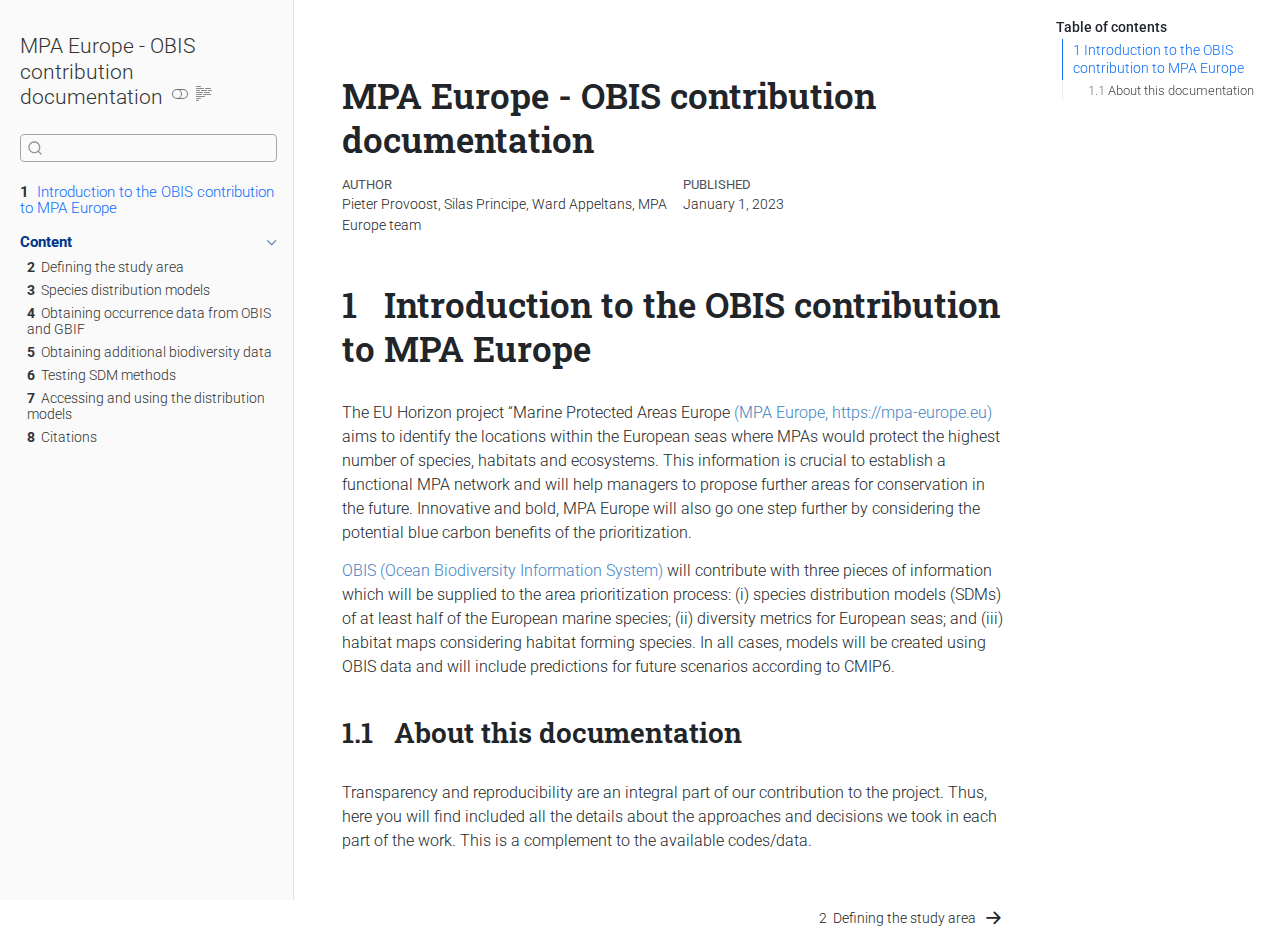
==== commit ff6a2716: "Update docs" ====
--- a/docs/index.html
+++ b/docs/index.html
@@ -141,26 +141,38 @@
 </li>
           <li class="sidebar-item">
   <div class="sidebar-item-container"> 
+  <a href="./sdms.html" class="sidebar-item-text sidebar-link">
+ <span class="menu-text"><span class="chapter-number">3</span>&nbsp; <span class="chapter-title">Species distribution models</span></span></a>
+  </div>
+</li>
+          <li class="sidebar-item">
+  <div class="sidebar-item-container"> 
   <a href="./datadownload.html" class="sidebar-item-text sidebar-link">
- <span class="menu-text"><span class="chapter-number">3</span>&nbsp; <span class="chapter-title">Obtaining occurrence data from OBIS and GBIF</span></span></a>
+ <span class="menu-text"><span class="chapter-number">4</span>&nbsp; <span class="chapter-title">Obtaining occurrence data from OBIS and GBIF</span></span></a>
   </div>
 </li>
           <li class="sidebar-item">
   <div class="sidebar-item-container"> 
   <a href="./datamining.html" class="sidebar-item-text sidebar-link">
- <span class="menu-text"><span class="chapter-number">4</span>&nbsp; <span class="chapter-title">Obtaining additional biodiversity data</span></span></a>
+ <span class="menu-text"><span class="chapter-number">5</span>&nbsp; <span class="chapter-title">Obtaining additional biodiversity data</span></span></a>
   </div>
 </li>
           <li class="sidebar-item">
   <div class="sidebar-item-container"> 
   <a href="./methods-testing.html" class="sidebar-item-text sidebar-link">
- <span class="menu-text"><span class="chapter-number">5</span>&nbsp; <span class="chapter-title">Testing SDM methods</span></span></a>
+ <span class="menu-text"><span class="chapter-number">6</span>&nbsp; <span class="chapter-title">Testing SDM methods</span></span></a>
   </div>
 </li>
           <li class="sidebar-item">
   <div class="sidebar-item-container"> 
   <a href="./datause.html" class="sidebar-item-text sidebar-link">
- <span class="menu-text"><span class="chapter-number">6</span>&nbsp; <span class="chapter-title">Accessing and using the distribution models</span></span></a>
+ <span class="menu-text"><span class="chapter-number">7</span>&nbsp; <span class="chapter-title">Accessing and using the distribution models</span></span></a>
+  </div>
+</li>
+          <li class="sidebar-item">
+  <div class="sidebar-item-container"> 
+  <a href="./citations.html" class="sidebar-item-text sidebar-link">
+ <span class="menu-text"><span class="chapter-number">8</span>&nbsp; <span class="chapter-title">Citations</span></span></a>
   </div>
 </li>
       </ul>
